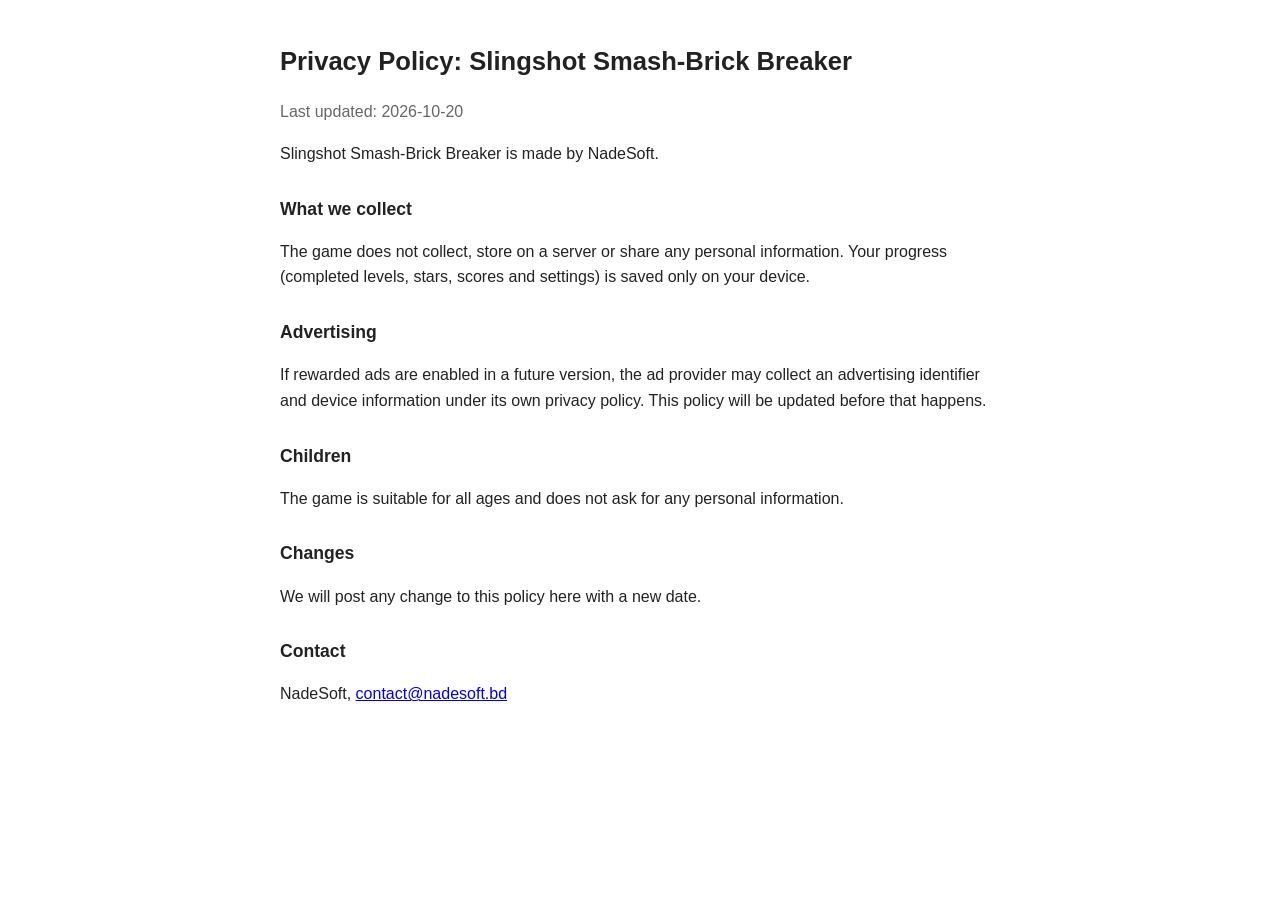
==== privacy-policy.html @ d5bd0528 "Create privacy-policy.html" ====
<!DOCTYPE html>
<html lang="en">
<head>
<meta charset="utf-8">
<meta name="viewport" content="width=device-width, initial-scale=1">
<title>Privacy Policy - Slingshot Smash-Brick Breaker</title>
<style>
  body { font-family: -apple-system, "Segoe UI", Roboto, Helvetica, Arial, sans-serif; line-height: 1.6; color: #222; max-width: 720px; margin: 0 auto; padding: 24px 16px; }
  h1 { font-size: 1.6rem; }
  h2 { font-size: 1.1rem; margin-top: 1.6em; }
  .updated { color: #666; }
</style>
</head>
<body>
<h1>Privacy Policy: Slingshot Smash-Brick Breaker</h1>
<p class="updated">Last updated: 2026-10-20</p>

<p>Slingshot Smash-Brick Breaker is made by NadeSoft.</p>

<h2>What we collect</h2>
<p>The game does not collect, store on a server or share any personal information. Your progress (completed levels, stars, scores and settings) is saved only on your device.</p>

<h2>Advertising</h2>
<p>If rewarded ads are enabled in a future version, the ad provider may collect an advertising identifier and device information under its own privacy policy. This policy will be updated before that happens.</p>

<h2>Children</h2>
<p>The game is suitable for all ages and does not ask for any personal information.</p>

<h2>Changes</h2>
<p>We will post any change to this policy here with a new date.</p>

<h2>Contact</h2>
<p>NadeSoft, <a href="mailto:contact@nadesoft.bd">contact@nadesoft.bd</a></p>
</body>
</html>
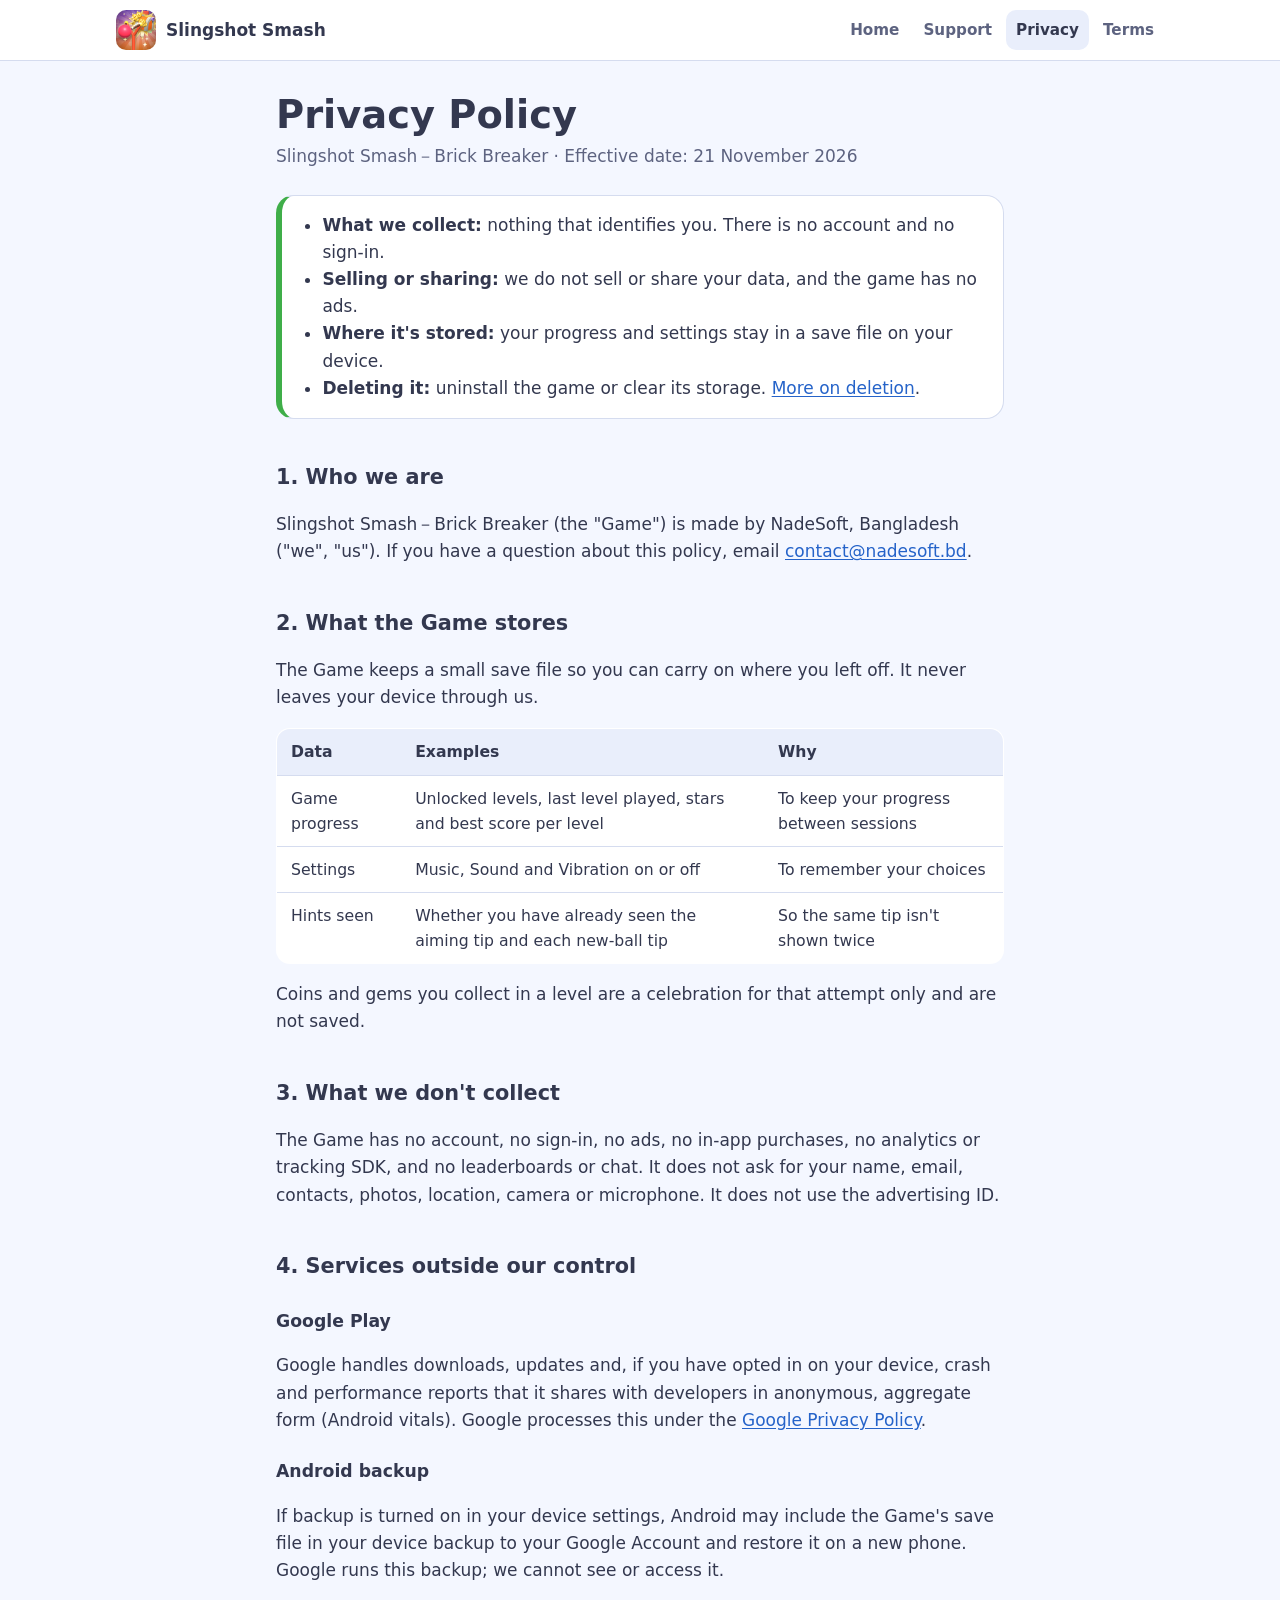
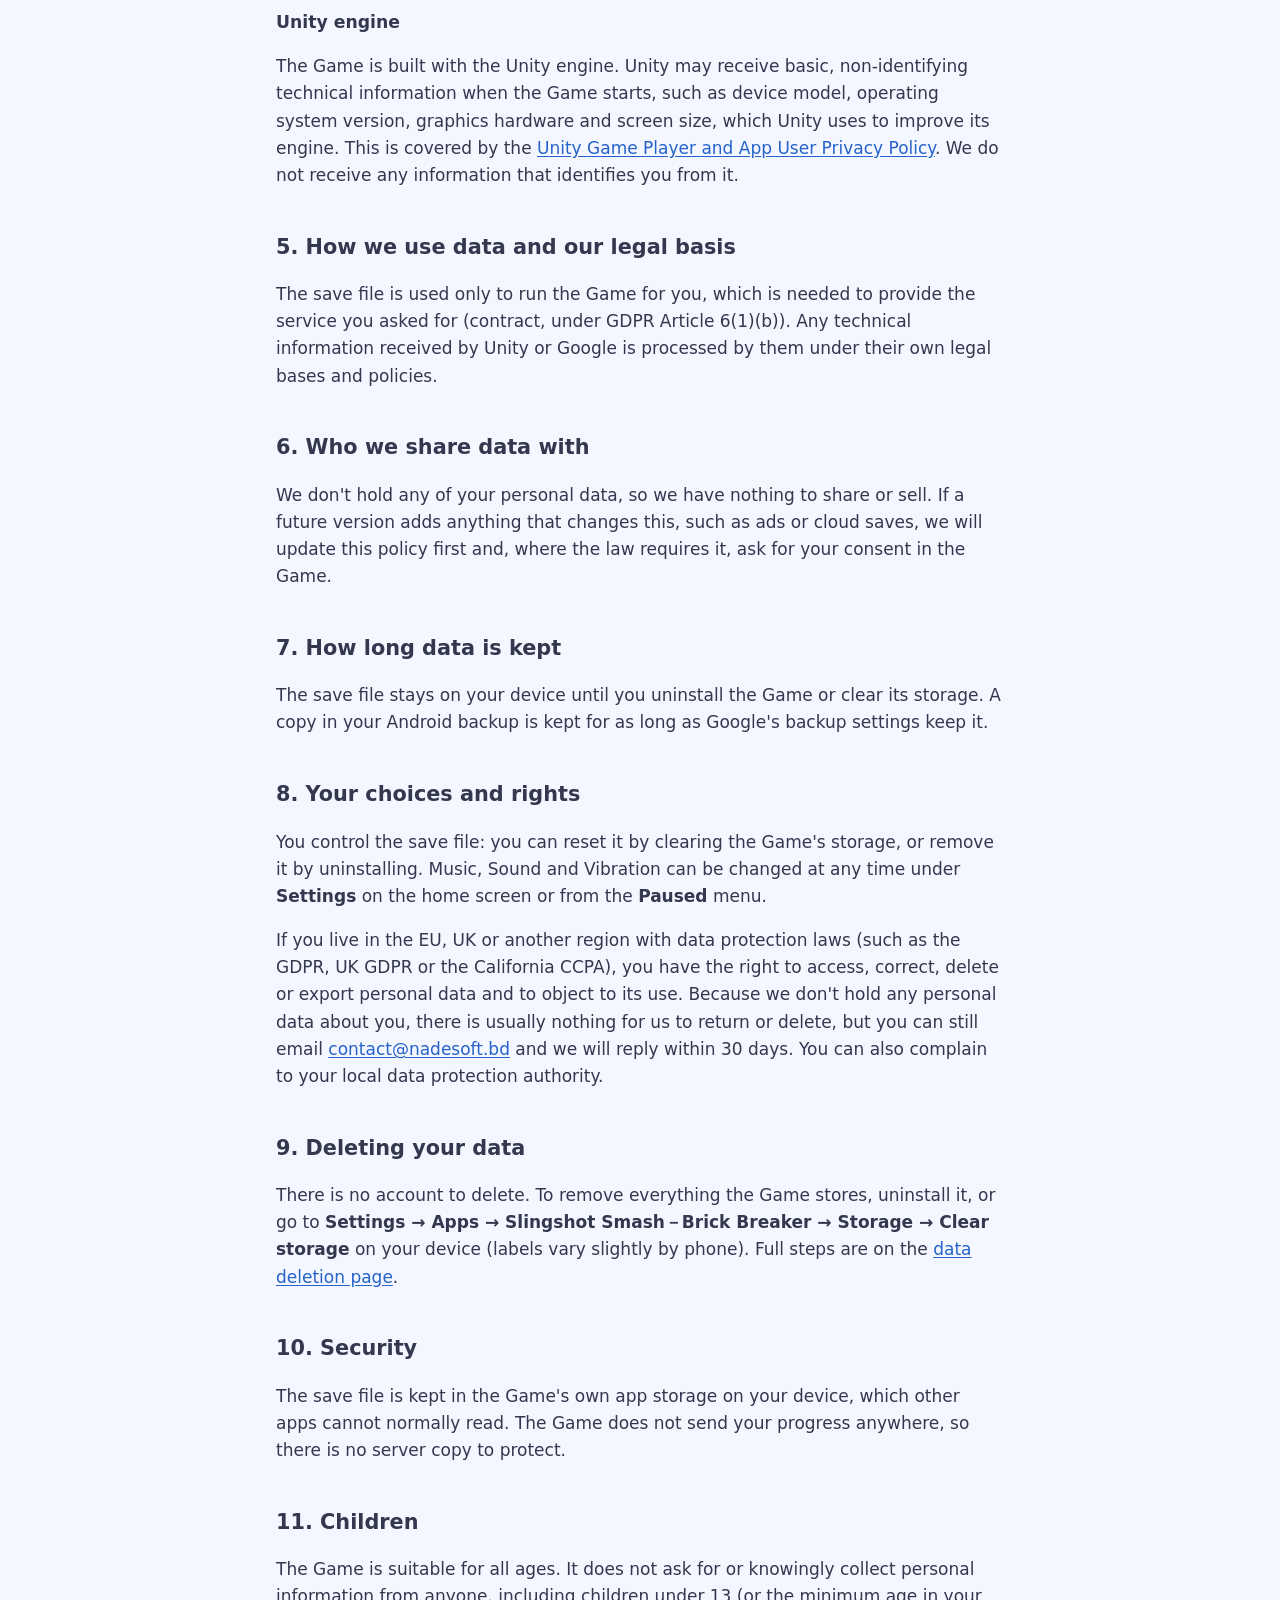
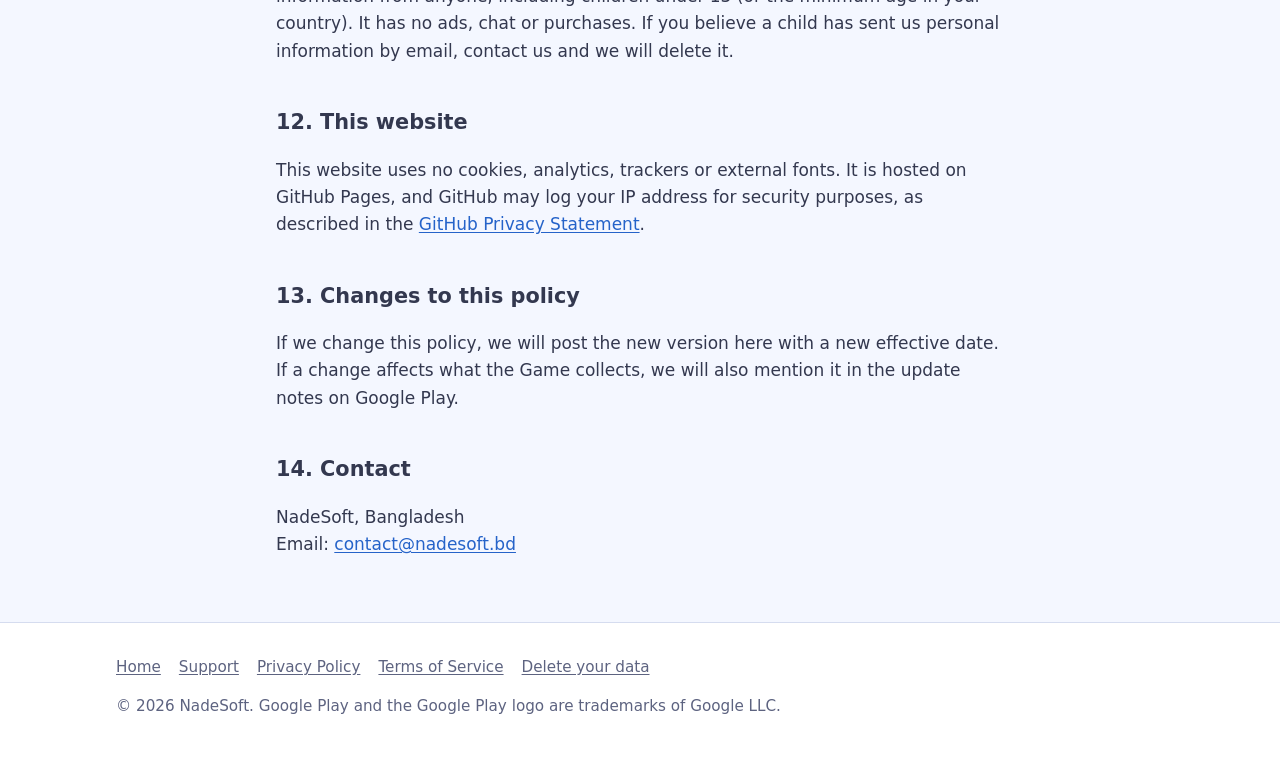
==== commit ead5dd20: "Add files via upload" ====
--- a/privacy-policy.html
+++ b/privacy-policy.html
@@ -1,35 +1,111 @@
-<!DOCTYPE html>
+<!doctype html>
 <html lang="en">
 <head>
 <meta charset="utf-8">
 <meta name="viewport" content="width=device-width, initial-scale=1">
-<title>Privacy Policy - Slingshot Smash-Brick Breaker</title>
-<style>
-  body { font-family: -apple-system, "Segoe UI", Roboto, Helvetica, Arial, sans-serif; line-height: 1.6; color: #222; max-width: 720px; margin: 0 auto; padding: 24px 16px; }
-  h1 { font-size: 1.6rem; }
-  h2 { font-size: 1.1rem; margin-top: 1.6em; }
-  .updated { color: #666; }
-</style>
+<title>Privacy Policy · Slingshot Smash</title>
+<meta name="description" content="How Slingshot Smash－Brick Breaker handles your data: no account, no ads, no analytics SDK, progress saved on your device.">
+<meta name="theme-color" content="#e8434f">
+<link rel="icon" href="assets/img/icon-32.png" sizes="32x32">
+<link rel="apple-touch-icon" href="assets/img/icon-180.png">
+<link rel="stylesheet" href="assets/style.css">
 </head>
 <body>
-<h1>Privacy Policy: Slingshot Smash-Brick Breaker</h1>
-<p class="updated">Last updated: 2026-10-20</p>
+<a class="skip-link" href="#main">Skip to content</a>
+<header class="site-header">
+  <div class="wrap">
+    <a class="brand" href="index.html"><img src="assets/img/icon-64.png" alt="" width="40" height="40"><span>Slingshot Smash</span></a>
+    <nav class="site-nav" aria-label="Main">
+      <a href="index.html">Home</a>
+      <a href="support.html">Support</a>
+      <a href="privacy-policy.html" aria-current="page">Privacy</a>
+      <a href="terms.html">Terms</a>
+    </nav>
+  </div>
+</header>
 
-<p>Slingshot Smash-Brick Breaker is made by NadeSoft.</p>
+<main id="main" class="wrap narrow doc">
+  <h1>Privacy Policy</h1>
+  <p class="meta">Slingshot Smash－Brick Breaker · Effective date: 21 November 2026</p>
 
-<h2>What we collect</h2>
-<p>The game does not collect, store on a server or share any personal information. Your progress (completed levels, stars, scores and settings) is saved only on your device.</p>
+  <div class="summary">
+    <ul>
+      <li><strong>What we collect:</strong> nothing that identifies you. There is no account and no sign-in.</li>
+      <li><strong>Selling or sharing:</strong> we do not sell or share your data, and the game has no ads.</li>
+      <li><strong>Where it's stored:</strong> your progress and settings stay in a save file on your device.</li>
+      <li><strong>Deleting it:</strong> uninstall the game or clear its storage. <a href="delete-account.html">More on deletion</a>.</li>
+    </ul>
+  </div>
 
-<h2>Advertising</h2>
-<p>If rewarded ads are enabled in a future version, the ad provider may collect an advertising identifier and device information under its own privacy policy. This policy will be updated before that happens.</p>
+  <h2 id="who">1. Who we are</h2>
+  <p>Slingshot Smash－Brick Breaker (the "Game") is made by NadeSoft, Bangladesh ("we", "us"). If you have a question about this policy, email <a href="mailto:contact@nadesoft.bd">contact@nadesoft.bd</a>.</p>
 
-<h2>Children</h2>
-<p>The game is suitable for all ages and does not ask for any personal information.</p>
+  <h2 id="collect">2. What the Game stores</h2>
+  <p>The Game keeps a small save file so you can carry on where you left off. It never leaves your device through us.</p>
+  <table class="stack">
+    <thead><tr><th>Data</th><th>Examples</th><th>Why</th></tr></thead>
+    <tbody>
+      <tr><td data-label="Data">Game progress</td><td data-label="Examples">Unlocked levels, last level played, stars and best score per level</td><td data-label="Why">To keep your progress between sessions</td></tr>
+      <tr><td data-label="Data">Settings</td><td data-label="Examples">Music, Sound and Vibration on or off</td><td data-label="Why">To remember your choices</td></tr>
+      <tr><td data-label="Data">Hints seen</td><td data-label="Examples">Whether you have already seen the aiming tip and each new-ball tip</td><td data-label="Why">So the same tip isn't shown twice</td></tr>
+    </tbody>
+  </table>
+  <p>Coins and gems you collect in a level are a celebration for that attempt only and are not saved.</p>
 
-<h2>Changes</h2>
-<p>We will post any change to this policy here with a new date.</p>
+  <h2 id="not-collected">3. What we don't collect</h2>
+  <p>The Game has no account, no sign-in, no ads, no in-app purchases, no analytics or tracking SDK, and no leaderboards or chat. It does not ask for your name, email, contacts, photos, location, camera or microphone. It does not use the advertising ID.</p>
 
-<h2>Contact</h2>
-<p>NadeSoft, <a href="mailto:contact@nadesoft.bd">contact@nadesoft.bd</a></p>
+  <h2 id="third-parties">4. Services outside our control</h2>
+  <h3>Google Play</h3>
+  <p>Google handles downloads, updates and, if you have opted in on your device, crash and performance reports that it shares with developers in anonymous, aggregate form (Android vitals). Google processes this under the <a href="https://policies.google.com/privacy">Google Privacy Policy</a>.</p>
+  <h3>Android backup</h3>
+  <p>If backup is turned on in your device settings, Android may include the Game's save file in your device backup to your Google Account and restore it on a new phone. Google runs this backup; we cannot see or access it.</p>
+  <h3>Unity engine</h3>
+  <p>The Game is built with the Unity engine. Unity may receive basic, non-identifying technical information when the Game starts, such as device model, operating system version, graphics hardware and screen size, which Unity uses to improve its engine. This is covered by the <a href="https://unity.com/legal/game-player-and-app-user-privacy-policy">Unity Game Player and App User Privacy Policy</a>. We do not receive any information that identifies you from it.</p>
+
+  <h2 id="use">5. How we use data and our legal basis</h2>
+  <p>The save file is used only to run the Game for you, which is needed to provide the service you asked for (contract, under GDPR Article 6(1)(b)). Any technical information received by Unity or Google is processed by them under their own legal bases and policies.</p>
+
+  <h2 id="sharing">6. Who we share data with</h2>
+  <p>We don't hold any of your personal data, so we have nothing to share or sell. If a future version adds anything that changes this, such as ads or cloud saves, we will update this policy first and, where the law requires it, ask for your consent in the Game.</p>
+
+  <h2 id="retention">7. How long data is kept</h2>
+  <p>The save file stays on your device until you uninstall the Game or clear its storage. A copy in your Android backup is kept for as long as Google's backup settings keep it.</p>
+
+  <h2 id="rights">8. Your choices and rights</h2>
+  <p>You control the save file: you can reset it by clearing the Game's storage, or remove it by uninstalling. Music, Sound and Vibration can be changed at any time under <strong>Settings</strong> on the home screen or from the <strong>Paused</strong> menu.</p>
+  <p>If you live in the EU, UK or another region with data protection laws (such as the GDPR, UK GDPR or the California CCPA), you have the right to access, correct, delete or export personal data and to object to its use. Because we don't hold any personal data about you, there is usually nothing for us to return or delete, but you can still email <a href="mailto:contact@nadesoft.bd">contact@nadesoft.bd</a> and we will reply within 30 days. You can also complain to your local data protection authority.</p>
+
+  <h2 id="deletion">9. Deleting your data</h2>
+  <p>There is no account to delete. To remove everything the Game stores, uninstall it, or go to <strong>Settings → Apps → Slingshot Smash－Brick Breaker → Storage → Clear storage</strong> on your device (labels vary slightly by phone). Full steps are on the <a href="delete-account.html">data deletion page</a>.</p>
+
+  <h2 id="security">10. Security</h2>
+  <p>The save file is kept in the Game's own app storage on your device, which other apps cannot normally read. The Game does not send your progress anywhere, so there is no server copy to protect.</p>
+
+  <h2 id="children">11. Children</h2>
+  <p>The Game is suitable for all ages. It does not ask for or knowingly collect personal information from anyone, including children under 13 (or the minimum age in your country). It has no ads, chat or purchases. If you believe a child has sent us personal information by email, contact us and we will delete it.</p>
+
+  <h2 id="website">12. This website</h2>
+  <p>This website uses no cookies, analytics, trackers or external fonts. It is hosted on GitHub Pages, and GitHub may log your IP address for security purposes, as described in the <a href="https://docs.github.com/en/site-policy/privacy-policies/github-general-privacy-statement">GitHub Privacy Statement</a>.</p>
+
+  <h2 id="changes">13. Changes to this policy</h2>
+  <p>If we change this policy, we will post the new version here with a new effective date. If a change affects what the Game collects, we will also mention it in the update notes on Google Play.</p>
+
+  <h2 id="contact">14. Contact</h2>
+  <p>NadeSoft, Bangladesh<br>Email: <a href="mailto:contact@nadesoft.bd">contact@nadesoft.bd</a></p>
+</main>
+
+<footer class="site-footer">
+  <div class="wrap">
+    <nav aria-label="Footer">
+      <a href="index.html">Home</a>
+      <a href="support.html">Support</a>
+      <a href="privacy-policy.html">Privacy Policy</a>
+      <a href="terms.html">Terms of Service</a>
+      <a href="delete-account.html">Delete your data</a>
+    </nav>
+    <p>© 2026 NadeSoft. Google Play and the Google Play logo are trademarks of Google LLC.</p>
+  </div>
+</footer>
 </body>
 </html>
--- a/assets/style.css
+++ b/assets/style.css
@@ -0,0 +1,162 @@
+/* Slingshot Smash website: one shared stylesheet, light and dark themes. Colours follow the game's UI kit. */
+:root {
+  --bg: #f4f7ff;
+  --surface: #ffffff;
+  --surface-2: #e9eefb;
+  --text: #33384f;
+  --muted: #5d6380;
+  --border: #d5dcef;
+  --brand: #e8434f;
+  --brand-ink: #ffffff;
+  --accent: #ffcc33;
+  --green: #3fae49;
+  --link: #2563c9;
+  --focus: #2563c9;
+  --radius: 18px;
+  --shadow: 0 6px 20px rgba(30, 40, 80, 0.10);
+  --hero: linear-gradient(160deg, #6fb7ff 0%, #9fdcff 55%, #c9f0c4 100%);
+  color-scheme: light;
+}
+
+@media (prefers-color-scheme: dark) {
+  :root {
+    --bg: #11131d;
+    --surface: #1b1e2c;
+    --surface-2: #252a3d;
+    --text: #eef0fa;
+    --muted: #aab0c8;
+    --border: #33394f;
+    --brand: #ff5a65;
+    --brand-ink: #ffffff;
+    --accent: #ffd54d;
+    --green: #56c95f;
+    --link: #8db8ff;
+    --focus: #8db8ff;
+    --shadow: 0 6px 20px rgba(0, 0, 0, 0.4);
+    --hero: linear-gradient(160deg, #1d2b52 0%, #203a5c 55%, #1f3a2c 100%);
+    color-scheme: dark;
+  }
+}
+
+*, *::before, *::after { box-sizing: border-box; }
+
+html { -webkit-text-size-adjust: 100%; }
+
+body {
+  margin: 0;
+  background: var(--bg);
+  color: var(--text);
+  font-family: system-ui, -apple-system, "Segoe UI", Roboto, "Helvetica Neue", Arial, sans-serif;
+  font-size: 1.0625rem;
+  line-height: 1.6;
+}
+
+img { max-width: 100%; height: auto; display: block; }
+
+a { color: var(--link); text-underline-offset: 2px; }
+
+:focus-visible { outline: 3px solid var(--focus); outline-offset: 3px; border-radius: 6px; }
+
+.skip-link {
+  position: absolute; left: 16px; top: -60px; z-index: 10;
+  background: var(--surface); color: var(--text); padding: 10px 16px; border-radius: 10px;
+}
+.skip-link:focus { top: 12px; }
+
+.wrap { max-width: 1080px; margin: 0 auto; padding: 0 16px; }
+.narrow { max-width: 760px; }
+
+/* Header and footer */
+.site-header { background: var(--surface); border-bottom: 1px solid var(--border); }
+.site-header .wrap { display: flex; align-items: center; justify-content: space-between; gap: 12px; flex-wrap: wrap; padding-top: 10px; padding-bottom: 10px; }
+.brand { display: flex; align-items: center; gap: 10px; color: var(--text); text-decoration: none; font-weight: 800; }
+.brand img { width: 40px; height: 40px; border-radius: 10px; }
+.site-nav { display: flex; flex-wrap: wrap; gap: 4px; }
+.site-nav a { color: var(--muted); text-decoration: none; padding: 8px 10px; border-radius: 10px; font-size: 0.95rem; font-weight: 600; }
+.site-nav a:hover { background: var(--surface-2); color: var(--text); }
+.site-nav a[aria-current="page"] { color: var(--text); background: var(--surface-2); }
+
+.site-footer { margin-top: 64px; padding: 32px 0 40px; background: var(--surface); border-top: 1px solid var(--border); color: var(--muted); font-size: 0.95rem; }
+.site-footer nav { display: flex; flex-wrap: wrap; gap: 8px 18px; margin-bottom: 12px; }
+.site-footer a { color: var(--muted); }
+
+/* Buttons */
+.btn {
+  display: inline-flex; align-items: center; justify-content: center; gap: 10px;
+  min-height: 52px; padding: 12px 22px; border-radius: 14px;
+  font-weight: 800; font-size: 1.05rem; text-decoration: none;
+  background: var(--brand); color: var(--brand-ink); box-shadow: var(--shadow);
+}
+.btn:hover { filter: brightness(1.06); }
+.btn-secondary { background: var(--surface); color: var(--text); border: 2px solid var(--border); box-shadow: none; }
+.btn-disabled { background: var(--surface-2); color: var(--muted); box-shadow: none; cursor: default; }
+.btn svg { width: 22px; height: 22px; flex: none; }
+.btn-row { display: flex; flex-wrap: wrap; gap: 12px; }
+
+/* Home */
+.hero { background: var(--hero); padding: 48px 0 56px; }
+.hero .wrap { display: grid; grid-template-columns: 1.1fr 1fr; gap: 32px; align-items: center; }
+.hero h1 { font-size: clamp(2rem, 5vw, 3.2rem); line-height: 1.1; margin: 0 0 12px; letter-spacing: -0.01em; }
+.hero .lead { font-size: 1.2rem; margin: 0 0 24px; }
+.hero-shots { display: flex; gap: 14px; justify-content: center; }
+.hero-shots img { width: 46%; max-width: 230px; border-radius: 22px; box-shadow: var(--shadow); border: 4px solid var(--surface); }
+.hero-shots img:nth-child(2) { transform: translateY(28px); }
+.badge { display: inline-block; background: var(--accent); color: #33384f; font-weight: 800; font-size: 0.85rem; padding: 4px 12px; border-radius: 999px; margin-bottom: 12px; }
+
+.section { padding: 48px 0 0; }
+.section h2 { font-size: clamp(1.5rem, 3.5vw, 2rem); margin: 0 0 20px; }
+.features { display: grid; grid-template-columns: repeat(3, 1fr); gap: 16px; }
+.card { background: var(--surface); border: 1px solid var(--border); border-radius: var(--radius); padding: 20px; }
+.card h3 { margin: 0 0 6px; font-size: 1.1rem; }
+.card p { margin: 0; color: var(--muted); }
+.card .emoji { font-size: 1.8rem; line-height: 1; margin-bottom: 8px; display: block; }
+
+.strip { display: flex; gap: 14px; overflow-x: auto; padding-bottom: 12px; scroll-snap-type: x mandatory; }
+.strip img { width: 220px; flex: none; border-radius: 18px; scroll-snap-align: start; border: 1px solid var(--border); }
+
+.cta { text-align: center; background: var(--surface); border: 1px solid var(--border); border-radius: var(--radius); padding: 32px 16px; }
+.cta .btn-row { justify-content: center; }
+
+/* Documents */
+.doc { padding-top: 32px; }
+.doc h1 { font-size: clamp(1.8rem, 4.5vw, 2.4rem); line-height: 1.15; margin: 0 0 6px; }
+.doc h2 { font-size: 1.3rem; margin: 2em 0 0.5em; }
+.doc h3 { font-size: 1.08rem; margin: 1.4em 0 0.4em; }
+.meta { color: var(--muted); margin: 0 0 24px; }
+.summary { background: var(--surface); border: 1px solid var(--border); border-left: 6px solid var(--green); border-radius: var(--radius); padding: 16px 20px; }
+.summary ul { margin: 0; padding-left: 1.2em; }
+.note { background: var(--surface-2); border-radius: 14px; padding: 14px 18px; }
+
+table { width: 100%; border-collapse: collapse; background: var(--surface); border-radius: 14px; overflow: hidden; border: 1px solid var(--border); font-size: 0.98rem; }
+th, td { text-align: left; vertical-align: top; padding: 10px 14px; border-bottom: 1px solid var(--border); }
+th { background: var(--surface-2); }
+tr:last-child td { border-bottom: 0; }
+
+/* FAQ */
+details { background: var(--surface); border: 1px solid var(--border); border-radius: 14px; margin: 10px 0; }
+summary { cursor: pointer; padding: 14px 18px; font-weight: 700; min-height: 48px; }
+details > div { padding: 0 18px 14px; }
+details[open] summary { border-bottom: 1px solid var(--border); margin-bottom: 10px; }
+
+.not-found { text-align: center; padding-top: 64px; }
+.not-found .btn-row { justify-content: center; }
+
+/* Phones */
+@media (max-width: 820px) {
+  .hero .wrap { grid-template-columns: 1fr; }
+  .features { grid-template-columns: 1fr 1fr; }
+}
+@media (max-width: 560px) {
+  .hero { padding: 32px 0 48px; }
+  .features { grid-template-columns: 1fr; }
+  .btn-row .btn { width: 100%; }
+  .site-nav a { padding: 6px 8px; font-size: 0.9rem; }
+
+  /* Tables become stacked cards */
+  table.stack, table.stack tbody, table.stack tr, table.stack td { display: block; width: 100%; }
+  table.stack thead { display: none; }
+  table.stack { border: 0; background: none; }
+  table.stack tr { background: var(--surface); border: 1px solid var(--border); border-radius: 14px; margin-bottom: 10px; padding: 6px 0; }
+  table.stack td { border: 0; padding: 4px 14px; }
+  table.stack td::before { content: attr(data-label); display: block; font-size: 0.8rem; font-weight: 700; color: var(--muted); text-transform: uppercase; letter-spacing: 0.04em; }
+}
